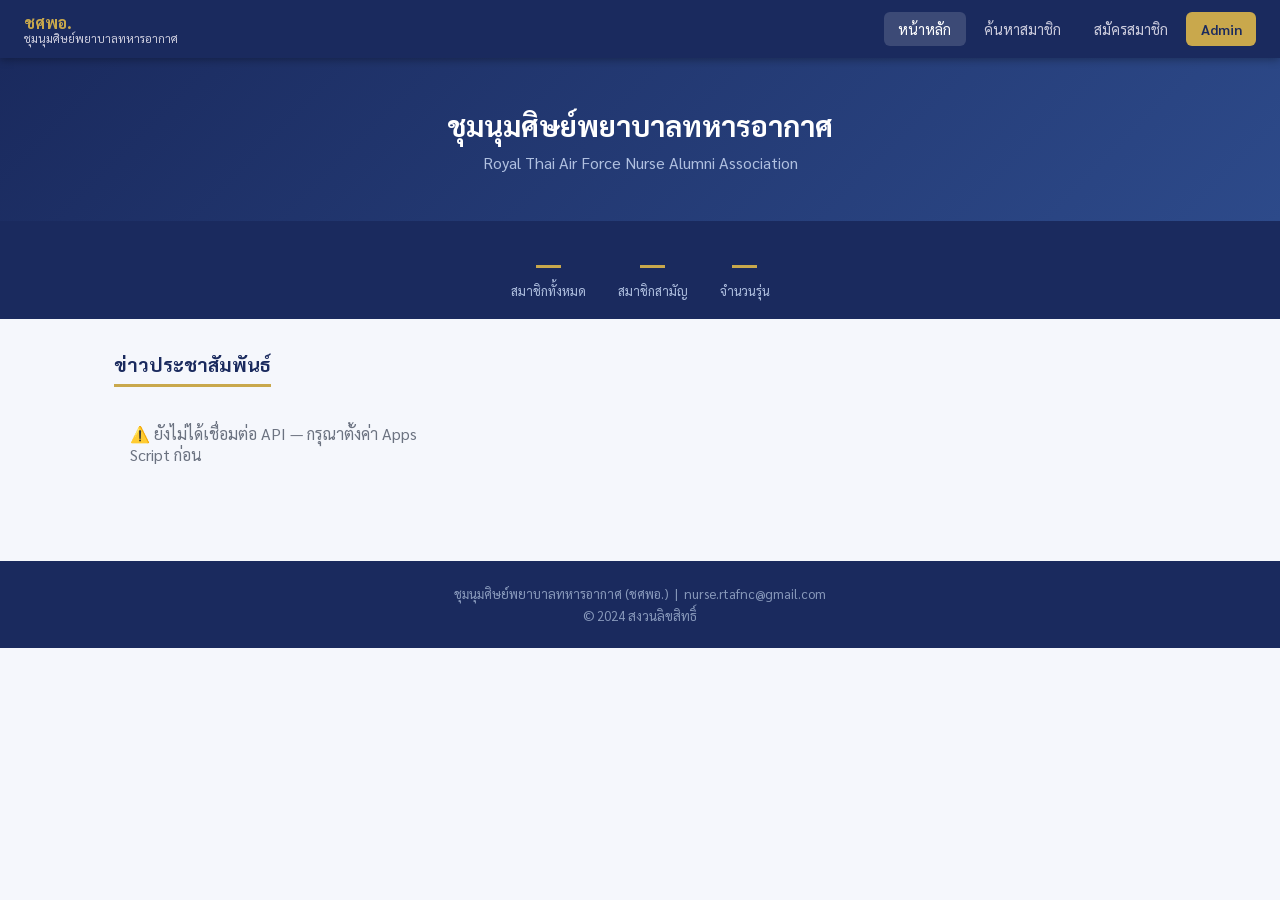
==== index.html @ c2118edb "feat: initial — ชุมนุมศิษย์พยาบาลทหารอากาศ web app" ====
<!DOCTYPE html>
<html lang="th">
<head>
  <meta charset="UTF-8" />
  <meta name="viewport" content="width=device-width, initial-scale=1.0" />
  <title>ชุมนุมศิษย์พยาบาลทหารอากาศ (ชศพอ.)</title>
  <link rel="preconnect" href="https://fonts.googleapis.com" />
  <link href="https://fonts.googleapis.com/css2?family=Sarabun:wght@400;600;700&display=swap" rel="stylesheet" />
  <link rel="stylesheet" href="css/style.css" />
</head>
<body>

<nav class="navbar">
  <a href="index.html" class="navbar-brand">
    <div class="brand-text">
      <div class="title">ชศพอ.</div>
      <div class="subtitle">ชุมนุมศิษย์พยาบาลทหารอากาศ</div>
    </div>
  </a>
  <div class="nav-links">
    <a href="index.html" class="active">หน้าหลัก</a>
    <a href="members.html">ค้นหาสมาชิก</a>
    <a href="register.html">สมัครสมาชิก</a>
    <a href="admin/index.html" class="admin-btn">Admin</a>
  </div>
</nav>

<div class="hero">
  <h1>ชุมนุมศิษย์พยาบาลทหารอากาศ</h1>
  <p>Royal Thai Air Force Nurse Alumni Association</p>
</div>

<div class="stats-bar" id="stats-bar">
  <div class="stat-item"><div class="stat-num" id="stat-total">—</div><div class="stat-label">สมาชิกทั้งหมด</div></div>
  <div class="stat-item"><div class="stat-num" id="stat-active">—</div><div class="stat-label">สมาชิกสามัญ</div></div>
  <div class="stat-item"><div class="stat-num" id="stat-gen">—</div><div class="stat-label">จำนวนรุ่น</div></div>
</div>

<div class="section">
  <div class="section-title">ข่าวประชาสัมพันธ์</div>
  <div class="news-grid" id="news-grid">
    <div class="loading"><div class="spinner"></div></div>
  </div>
</div>

<footer>
  <p>ชุมนุมศิษย์พยาบาลทหารอากาศ (ชศพอ.) &nbsp;|&nbsp; nurse.rtafnc@gmail.com</p>
  <p style="margin-top:0.3rem">© 2024 สงวนลิขสิทธิ์</p>
</footer>

<script src="js/config.js"></script>
<script src="js/ui.js"></script>
<script src="js/api.js"></script>
<script>
async function loadStats() {
  try {
    const data = await API.getStats();
    document.getElementById('stat-total').textContent = (data.total || 0).toLocaleString();
    document.getElementById('stat-active').textContent = (data.active || 0).toLocaleString();
    document.getElementById('stat-gen').textContent = (data.generations || 0).toLocaleString();
  } catch(e) { /* ถ้า API ยังไม่ setup ไม่ error */ }
}

async function loadNews() {
  try {
    const data = await API.getNews();
    const grid = document.getElementById('news-grid');
    if (!data.news || data.news.length === 0) {
      grid.innerHTML = '<p style="color:var(--text-muted);padding:1rem">ยังไม่มีข่าวประชาสัมพันธ์</p>';
      return;
    }
    grid.innerHTML = data.news.map(n => `
      <div class="news-card">
        <div class="news-card-header">${escHtml(formatDate(n.date))} &nbsp;|&nbsp; ${escHtml(n.category || 'ทั่วไป')}</div>
        <div class="news-card-body">
          <h3>${escHtml(n.title)}</h3>
          <p>${escHtml(n.summary)}</p>
        </div>
      </div>
    `).join('');
  } catch(e) {
    document.getElementById('news-grid').innerHTML =
      '<p style="color:var(--text-muted);padding:1rem">⚠️ ยังไม่ได้เชื่อมต่อ API — กรุณาตั้งค่า Apps Script ก่อน</p>';
  }
}

loadStats();
loadNews();
</script>
</body>
</html>
---- css/style.css ----
:root {
  --navy: #1a2a5e;
  --gold: #c9a84c;
  --light-blue: #e8edf7;
  --text-dark: #1e1e2e;
  --text-muted: #6b7280;
}

* { box-sizing: border-box; margin: 0; padding: 0; }

body {
  font-family: 'Sarabun', 'Prompt', sans-serif;
  background: #f5f7fc;
  color: var(--text-dark);
}

/* Navbar */
.navbar {
  background: var(--navy);
  padding: 0.75rem 1.5rem;
  display: flex;
  align-items: center;
  justify-content: space-between;
  box-shadow: 0 2px 8px rgba(0,0,0,0.3);
  position: sticky;
  top: 0;
  z-index: 100;
}
.navbar-brand {
  display: flex;
  align-items: center;
  gap: 0.75rem;
  color: white;
  text-decoration: none;
}
.navbar-brand img { height: 44px; }
.brand-text { line-height: 1.2; }
.brand-text .title { font-size: 1rem; font-weight: 700; color: var(--gold); }
.brand-text .subtitle { font-size: 0.72rem; color: #ccd; }

.nav-links { display: flex; gap: 0.25rem; align-items: center; }
.nav-links a {
  color: #ccd;
  text-decoration: none;
  padding: 0.5rem 0.9rem;
  border-radius: 6px;
  font-size: 0.9rem;
  transition: all 0.2s;
}
.nav-links a:hover, .nav-links a.active {
  background: rgba(255,255,255,0.15);
  color: white;
}
.nav-links a.admin-btn {
  background: var(--gold);
  color: var(--navy);
  font-weight: 600;
}

/* Hero */
.hero {
  background: linear-gradient(135deg, var(--navy) 0%, #2d4a8a 100%);
  color: white;
  padding: 3rem 1.5rem;
  text-align: center;
}
.hero h1 { font-size: 1.8rem; font-weight: 700; margin-bottom: 0.5rem; }
.hero p { color: #b0c0e0; font-size: 1rem; }

/* Section */
.section { padding: 2rem 1.5rem; max-width: 1100px; margin: 0 auto; }
.section-title {
  font-size: 1.2rem;
  font-weight: 700;
  color: var(--navy);
  margin-bottom: 1.25rem;
  padding-bottom: 0.5rem;
  border-bottom: 3px solid var(--gold);
  display: inline-block;
}

/* News Cards */
.news-grid { display: grid; grid-template-columns: repeat(auto-fill, minmax(300px, 1fr)); gap: 1.25rem; }
.news-card {
  background: white;
  border-radius: 10px;
  box-shadow: 0 2px 8px rgba(0,0,0,0.07);
  overflow: hidden;
  transition: transform 0.2s, box-shadow 0.2s;
}
.news-card:hover { transform: translateY(-3px); box-shadow: 0 6px 20px rgba(0,0,0,0.12); }
.news-card-header {
  background: var(--navy);
  color: var(--gold);
  font-size: 0.72rem;
  padding: 0.4rem 1rem;
  font-weight: 600;
}
.news-card-body { padding: 1rem; }
.news-card-body h3 { font-size: 1rem; color: var(--navy); margin-bottom: 0.4rem; }
.news-card-body p { font-size: 0.88rem; color: var(--text-muted); line-height: 1.5; }

/* Stats */
.stats-bar {
  background: var(--navy);
  color: white;
  display: flex;
  gap: 2rem;
  padding: 1.25rem 2rem;
  justify-content: center;
  flex-wrap: wrap;
}
.stat-item { text-align: center; }
.stat-num { font-size: 2rem; font-weight: 700; color: var(--gold); }
.stat-label { font-size: 0.8rem; color: #b0c0e0; }

/* Search */
.search-box {
  display: flex;
  gap: 0.75rem;
  margin-bottom: 1.5rem;
  flex-wrap: wrap;
}
.search-box input, .search-box select {
  padding: 0.6rem 1rem;
  border: 2px solid #dde3f0;
  border-radius: 8px;
  font-size: 0.95rem;
  font-family: inherit;
  outline: none;
  transition: border 0.2s;
}
.search-box input:focus, .search-box select:focus { border-color: var(--navy); }
.search-box input { flex: 1; min-width: 200px; }
.btn {
  padding: 0.6rem 1.4rem;
  border: none;
  border-radius: 8px;
  font-size: 0.95rem;
  font-family: inherit;
  cursor: pointer;
  font-weight: 600;
  transition: all 0.2s;
}
.btn-primary { background: var(--navy); color: white; }
.btn-primary:hover { background: #2d4a8a; }
.btn-gold { background: var(--gold); color: var(--navy); }
.btn-gold:hover { background: #b8962e; }
.btn-sm { padding: 0.35rem 0.8rem; font-size: 0.82rem; }
.btn-danger { background: #dc2626; color: white; }

/* Table */
.table-wrap { overflow-x: auto; background: white; border-radius: 10px; box-shadow: 0 2px 8px rgba(0,0,0,0.07); }
table { width: 100%; border-collapse: collapse; }
th {
  background: var(--navy);
  color: white;
  padding: 0.75rem 1rem;
  text-align: left;
  font-size: 0.88rem;
  white-space: nowrap;
}
td { padding: 0.65rem 1rem; border-bottom: 1px solid #eef0f8; font-size: 0.9rem; }
tr:last-child td { border-bottom: none; }
tr:hover td { background: #f8f9ff; }

/* Badge */
.badge {
  display: inline-block;
  padding: 0.2rem 0.6rem;
  border-radius: 20px;
  font-size: 0.75rem;
  font-weight: 600;
}
.badge-green { background: #dcfce7; color: #166534; }
.badge-red { background: #fee2e2; color: #991b1b; }
.badge-blue { background: #dbeafe; color: #1e40af; }

/* Form */
.form-card {
  background: white;
  border-radius: 12px;
  box-shadow: 0 2px 8px rgba(0,0,0,0.07);
  padding: 2rem;
  max-width: 700px;
  margin: 0 auto;
}
.form-section-title {
  font-size: 1rem;
  font-weight: 700;
  color: var(--navy);
  margin: 1.5rem 0 0.75rem;
  padding-bottom: 0.4rem;
  border-bottom: 2px solid var(--light-blue);
}
.form-row { display: grid; grid-template-columns: 1fr 1fr; gap: 1rem; }
.form-group { display: flex; flex-direction: column; gap: 0.35rem; margin-bottom: 0.75rem; }
.form-group label { font-size: 0.88rem; font-weight: 600; color: var(--text-dark); }
.form-group input, .form-group select, .form-group textarea {
  padding: 0.55rem 0.9rem;
  border: 2px solid #dde3f0;
  border-radius: 8px;
  font-size: 0.92rem;
  font-family: inherit;
  outline: none;
  transition: border 0.2s;
}
.form-group input:focus, .form-group select:focus { border-color: var(--navy); }
.form-group .hint { font-size: 0.78rem; color: var(--text-muted); }

/* Auth */
.auth-overlay {
  position: fixed;
  inset: 0;
  background: rgba(10,20,50,0.7);
  display: flex;
  align-items: center;
  justify-content: center;
  z-index: 999;
}
.auth-card {
  background: white;
  border-radius: 16px;
  padding: 2.5rem;
  text-align: center;
  max-width: 360px;
  width: 90%;
  box-shadow: 0 20px 60px rgba(0,0,0,0.3);
}
.auth-card .logo { font-size: 3rem; margin-bottom: 1rem; }
.auth-card h2 { color: var(--navy); font-size: 1.2rem; margin-bottom: 0.4rem; }
.auth-card p { color: var(--text-muted); font-size: 0.88rem; margin-bottom: 1.5rem; }
#google-signin-btn { margin: 0 auto; }

/* Pagination */
.pagination { display: flex; gap: 0.4rem; justify-content: center; margin-top: 1.25rem; flex-wrap: wrap; }
.page-btn {
  padding: 0.4rem 0.8rem;
  border: 2px solid #dde3f0;
  background: white;
  border-radius: 6px;
  cursor: pointer;
  font-size: 0.88rem;
  transition: all 0.2s;
}
.page-btn:hover, .page-btn.active { background: var(--navy); color: white; border-color: var(--navy); }

/* Loading */
.loading { text-align: center; padding: 3rem; color: var(--text-muted); }
.spinner { display: inline-block; width: 32px; height: 32px; border: 3px solid #dde3f0; border-top-color: var(--navy); border-radius: 50%; animation: spin 0.8s linear infinite; }
@keyframes spin { to { transform: rotate(360deg); } }

/* Toast */
.toast-container { position: fixed; bottom: 1.5rem; right: 1.5rem; z-index: 9999; display: flex; flex-direction: column; gap: 0.5rem; }
.toast {
  background: white;
  border-radius: 8px;
  padding: 0.8rem 1.2rem;
  box-shadow: 0 4px 16px rgba(0,0,0,0.15);
  font-size: 0.9rem;
  border-left: 4px solid var(--navy);
  animation: slideIn 0.3s ease;
  min-width: 240px;
}
.toast.success { border-color: #16a34a; }
.toast.error { border-color: #dc2626; }
@keyframes slideIn { from { transform: translateX(100%); opacity: 0; } to { transform: translateX(0); opacity: 1; } }

/* Footer */
footer { background: var(--navy); color: #8899bb; text-align: center; padding: 1.5rem; font-size: 0.82rem; margin-top: 3rem; }

/* Responsive */
@media (max-width: 640px) {
  .nav-links a { padding: 0.4rem 0.6rem; font-size: 0.8rem; }
  .hero h1 { font-size: 1.3rem; }
  .form-row { grid-template-columns: 1fr; }
  .stats-bar { gap: 1rem; padding: 1rem; }
}
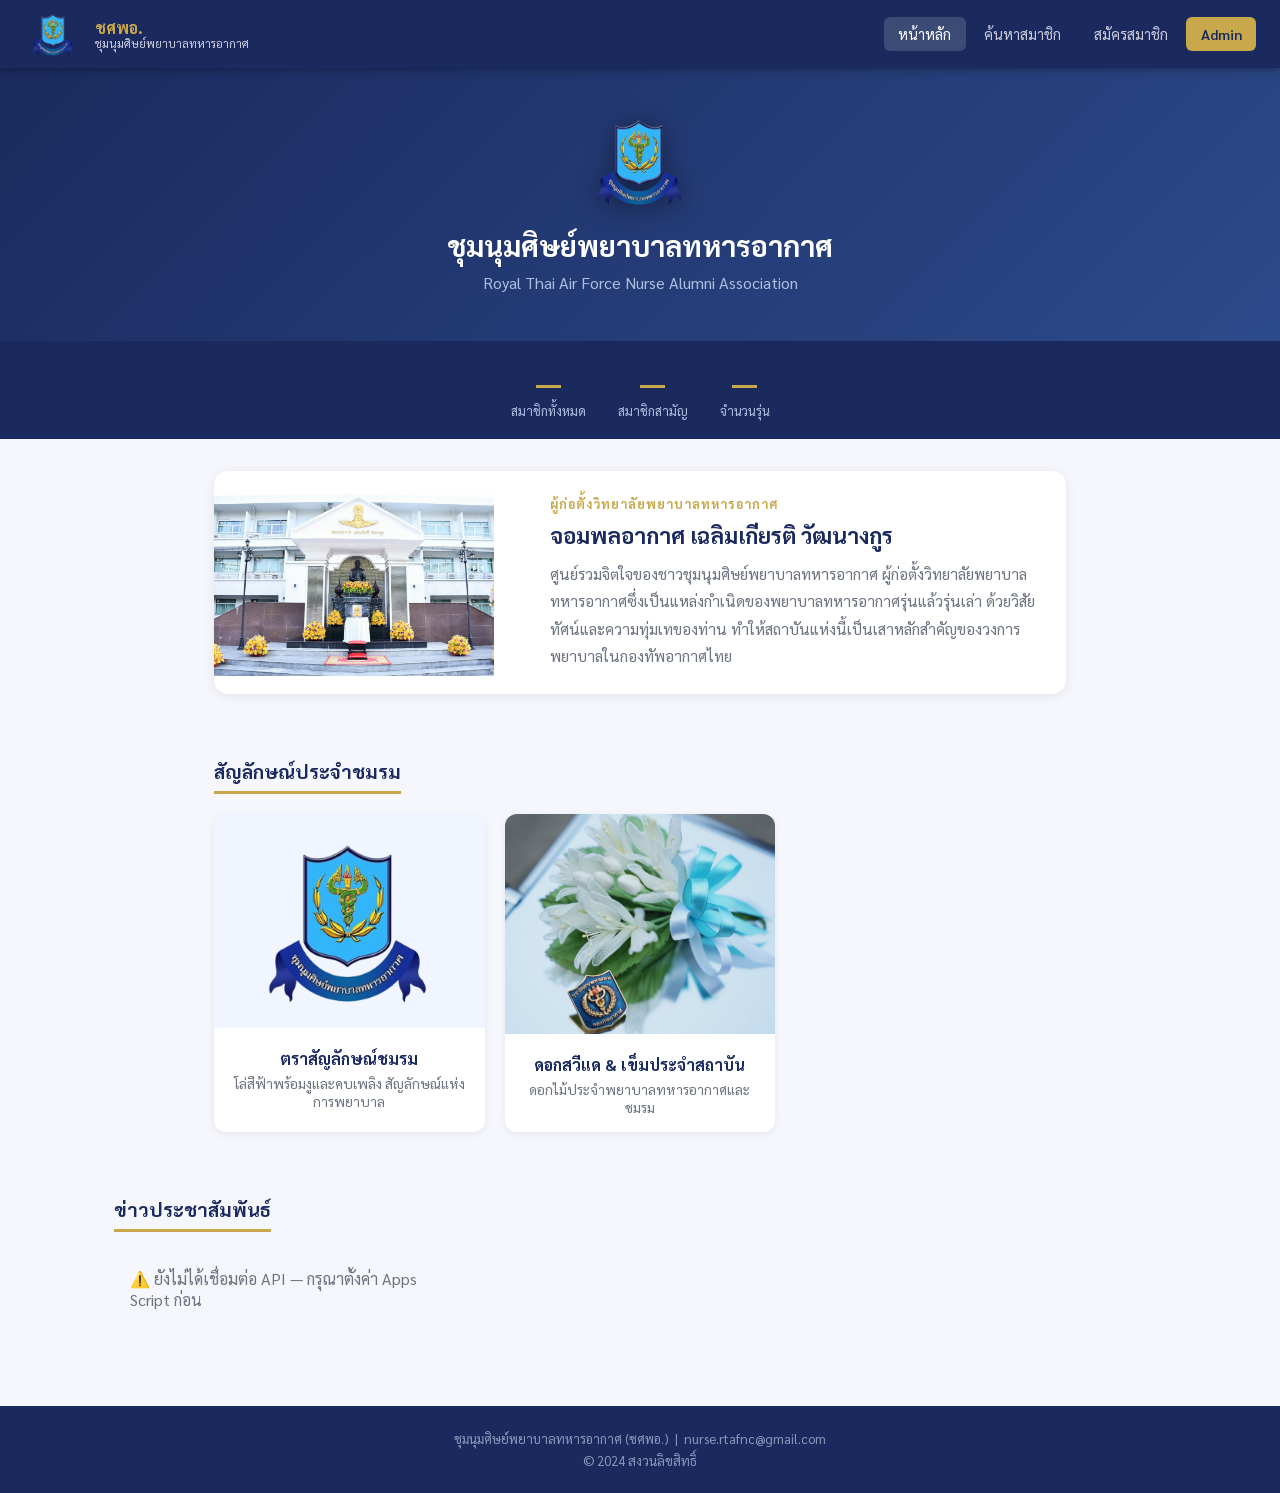
==== commit d2754915: "feat: เพิ่ม logo, รูปผู้ก่อตั้ง, ดอกสวีแด ทุกหน้า" ====
--- a/index.html
+++ b/index.html
@@ -4,6 +4,7 @@
   <meta charset="UTF-8" />
   <meta name="viewport" content="width=device-width, initial-scale=1.0" />
   <title>ชุมนุมศิษย์พยาบาลทหารอากาศ (ชศพอ.)</title>
+  <link rel="icon" href="images/logo.png" type="image/png" />
   <link rel="preconnect" href="https://fonts.googleapis.com" />
   <link href="https://fonts.googleapis.com/css2?family=Sarabun:wght@400;600;700&display=swap" rel="stylesheet" />
   <link rel="stylesheet" href="css/style.css" />
@@ -12,6 +13,7 @@
 
 <nav class="navbar">
   <a href="index.html" class="navbar-brand">
+    <img src="images/logo.png" alt="ชศพอ. Logo" />
     <div class="brand-text">
       <div class="title">ชศพอ.</div>
       <div class="subtitle">ชุมนุมศิษย์พยาบาลทหารอากาศ</div>
@@ -26,6 +28,7 @@
 </nav>
 
 <div class="hero">
+  <img src="images/logo.png" alt="Logo ชศพอ." style="height:90px;margin-bottom:1rem;filter:drop-shadow(0 4px 12px rgba(0,0,0,0.4))" />
   <h1>ชุมนุมศิษย์พยาบาลทหารอากาศ</h1>
   <p>Royal Thai Air Force Nurse Alumni Association</p>
 </div>
@@ -34,6 +37,43 @@
   <div class="stat-item"><div class="stat-num" id="stat-total">—</div><div class="stat-label">สมาชิกทั้งหมด</div></div>
   <div class="stat-item"><div class="stat-num" id="stat-active">—</div><div class="stat-label">สมาชิกสามัญ</div></div>
   <div class="stat-item"><div class="stat-num" id="stat-gen">—</div><div class="stat-label">จำนวนรุ่น</div></div>
+</div>
+
+<!-- Section: ผู้ก่อตั้ง -->
+<div class="section" style="max-width:900px">
+  <div style="display:flex;gap:2rem;align-items:center;background:white;border-radius:14px;box-shadow:0 2px 12px rgba(0,0,0,0.08);overflow:hidden;flex-wrap:wrap">
+    <img src="images/founder.jpg" alt="คุณพ่อเฉลิมเกียรติ วัฒนางกูล"
+      style="width:280px;object-fit:cover;flex-shrink:0;max-height:320px" />
+    <div style="padding:1.5rem;flex:1;min-width:240px">
+      <div style="color:var(--gold);font-size:0.8rem;font-weight:700;letter-spacing:1px;margin-bottom:0.5rem">ผู้ก่อตั้งวิทยาลัยพยาบาลทหารอากาศ</div>
+      <h2 style="color:var(--navy);font-size:1.4rem;margin-bottom:0.75rem">จอมพลอากาศ เฉลิมเกียรติ วัฒนางกูร</h2>
+      <p style="color:var(--text-muted);line-height:1.8;font-size:0.95rem">
+        ศูนย์รวมจิตใจของชาวชุมนุมศิษย์พยาบาลทหารอากาศ ผู้ก่อตั้งวิทยาลัยพยาบาลทหารอากาศซึ่งเป็นแหล่งกำเนิดของพยาบาลทหารอากาศรุ่นแล้วรุ่นเล่า
+        ด้วยวิสัยทัศน์และความทุ่มเทของท่าน ทำให้สถาบันแห่งนี้เป็นเสาหลักสำคัญของวงการพยาบาลในกองทัพอากาศไทย
+      </p>
+    </div>
+  </div>
+</div>
+
+<!-- Section: สัญลักษณ์ชมรม -->
+<div class="section" style="max-width:900px">
+  <div class="section-title">สัญลักษณ์ประจำชมรม</div>
+  <div style="display:grid;grid-template-columns:repeat(auto-fill,minmax(260px,1fr));gap:1.25rem">
+    <div style="background:white;border-radius:12px;box-shadow:0 2px 8px rgba(0,0,0,0.07);overflow:hidden;text-align:center">
+      <img src="images/logo.png" alt="ตราสัญลักษณ์" style="width:100%;max-height:220px;object-fit:contain;padding:1.5rem;background:#f0f5ff" />
+      <div style="padding:1rem">
+        <h3 style="color:var(--navy);font-size:1rem;margin-bottom:0.3rem">ตราสัญลักษณ์ชมรม</h3>
+        <p style="color:var(--text-muted);font-size:0.85rem">โล่สีฟ้าพร้อมงูและคบเพลิง สัญลักษณ์แห่งการพยาบาล</p>
+      </div>
+    </div>
+    <div style="background:white;border-radius:12px;box-shadow:0 2px 8px rgba(0,0,0,0.07);overflow:hidden;text-align:center">
+      <img src="images/flower.jpg" alt="ดอกสวีแด" style="width:100%;max-height:220px;object-fit:cover" />
+      <div style="padding:1rem">
+        <h3 style="color:var(--navy);font-size:1rem;margin-bottom:0.3rem">ดอกสวีแด & เข็มประจำสถาบัน</h3>
+        <p style="color:var(--text-muted);font-size:0.85rem">ดอกไม้ประจำพยาบาลทหารอากาศและชมรม</p>
+      </div>
+    </div>
+  </div>
 </div>
 
 <div class="section">
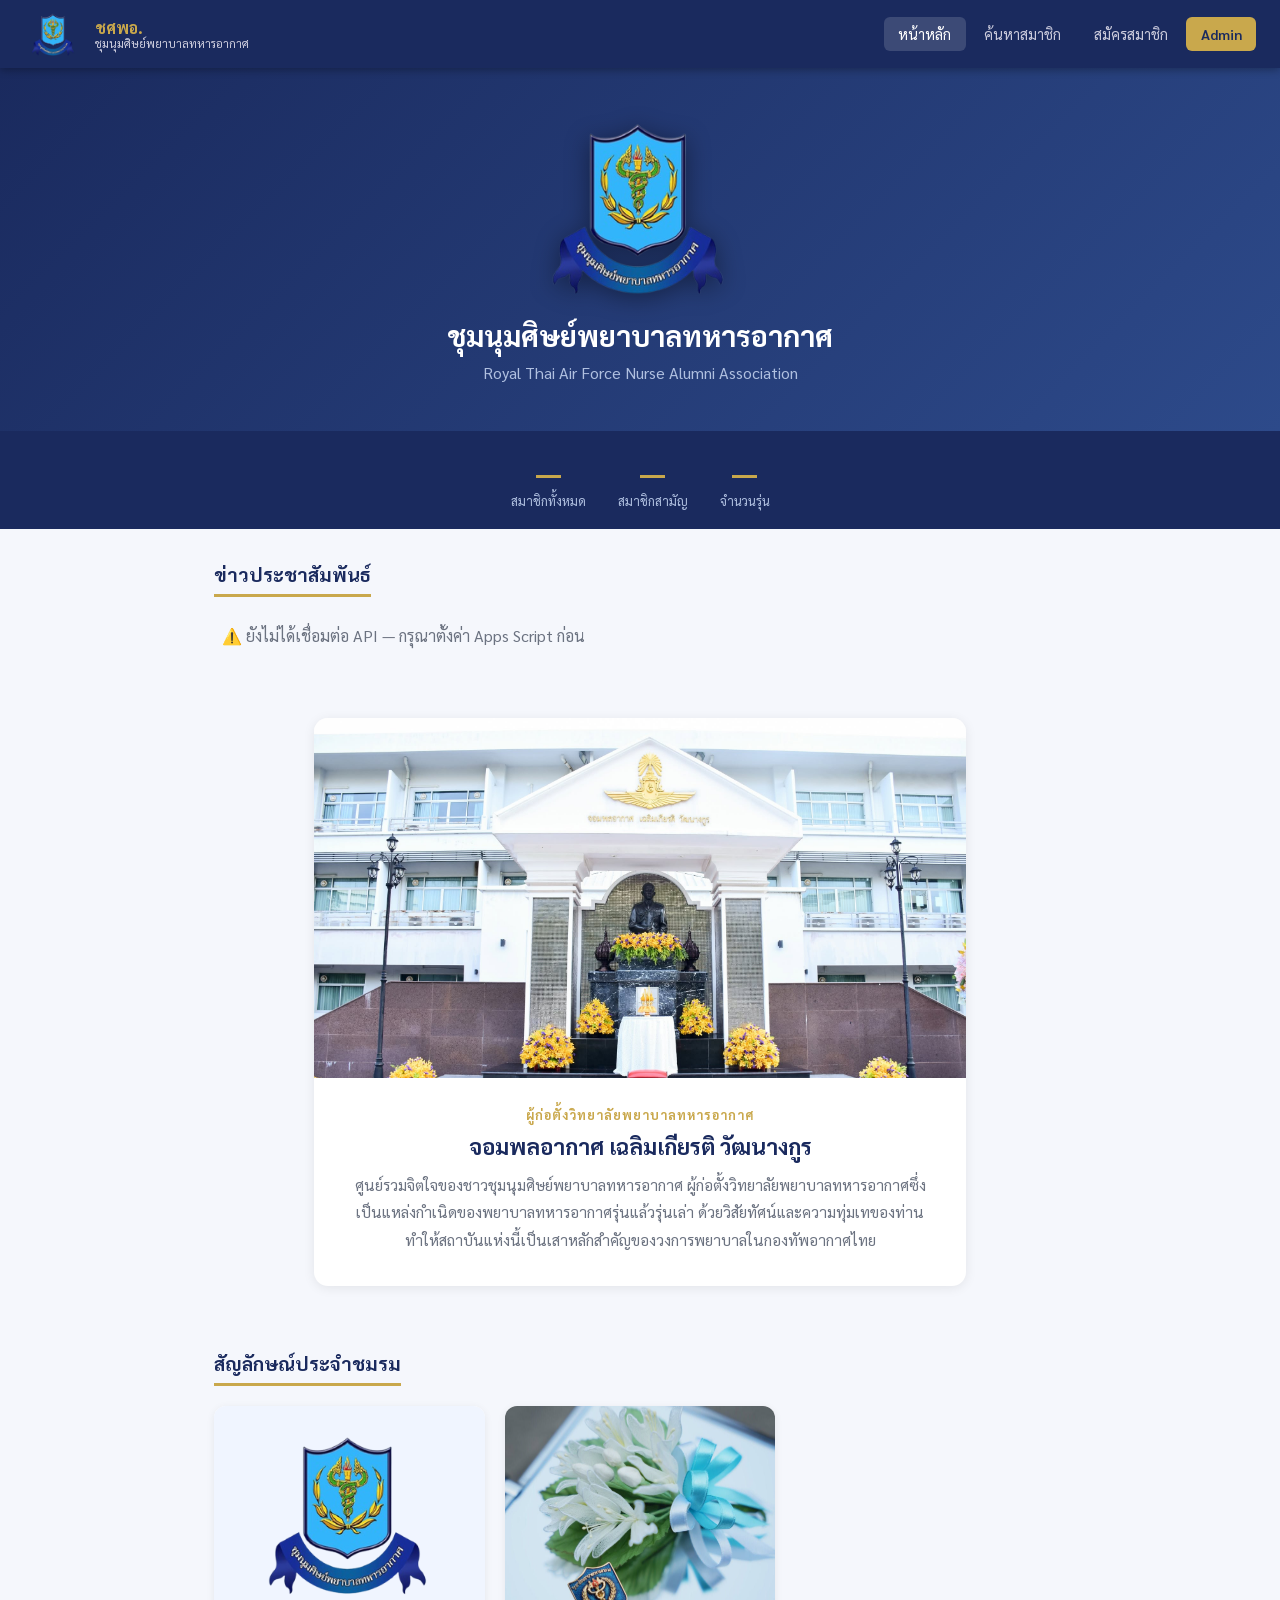
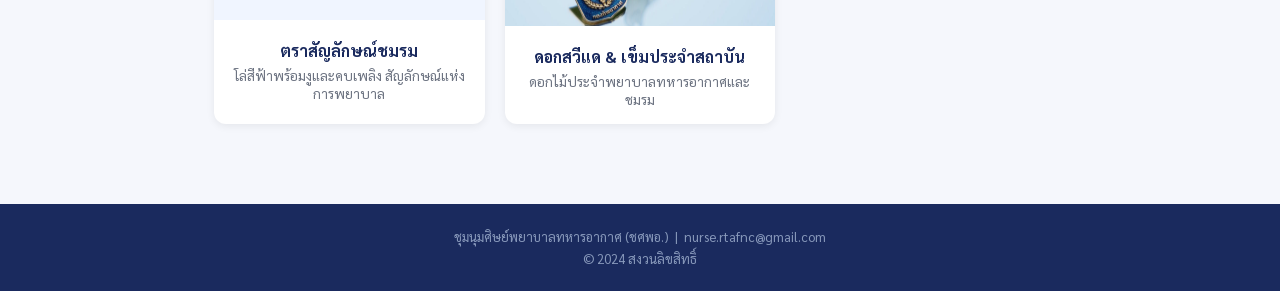
==== commit 7dacc412: "feat: ข่าวขึ้นก่อน + ภาพจอมพลกึ่งกลาง + logo ใหญ่ 2x + news scroll ข่าว 6+" ====
--- a/index.html
+++ b/index.html
@@ -28,7 +28,7 @@
 </nav>
 
 <div class="hero">
-  <img src="images/logo.png" alt="Logo ชศพอ." style="height:90px;margin-bottom:1rem;filter:drop-shadow(0 4px 12px rgba(0,0,0,0.4))" />
+  <img src="images/logo.png" alt="Logo ชศพอ." style="height:180px;margin-bottom:1rem;filter:drop-shadow(0 4px 12px rgba(0,0,0,0.4))" />
   <h1>ชุมนุมศิษย์พยาบาลทหารอากาศ</h1>
   <p>Royal Thai Air Force Nurse Alumni Association</p>
 </div>
@@ -39,12 +39,24 @@
   <div class="stat-item"><div class="stat-num" id="stat-gen">—</div><div class="stat-label">จำนวนรุ่น</div></div>
 </div>
 
+<!-- Section: ข่าวประชาสัมพันธ์ -->
+<div class="section" style="max-width:900px">
+  <div class="section-title">ข่าวประชาสัมพันธ์</div>
+  <div id="news-top" style="display:flex;flex-direction:column;gap:0.75rem"></div>
+  <!-- ข่าวที่ 6+ ใน scroll box -->
+  <div id="news-more-wrap" style="display:none;margin-top:0.75rem;max-height:340px;overflow-y:auto;border:1px solid #e2e8f0;border-radius:10px;padding:0.5rem 0">
+    <div id="news-more" style="display:flex;flex-direction:column;gap:0"></div>
+  </div>
+  <div id="news-loading" class="loading"><div class="spinner"></div></div>
+  <p id="news-empty" style="display:none;color:var(--text-muted);padding:1rem">ยังไม่มีข่าวประชาสัมพันธ์</p>
+</div>
+
 <!-- Section: ผู้ก่อตั้ง -->
-<div class="section" style="max-width:900px">
-  <div style="display:flex;gap:2rem;align-items:center;background:white;border-radius:14px;box-shadow:0 2px 12px rgba(0,0,0,0.08);overflow:hidden;flex-wrap:wrap">
-    <img src="images/founder.jpg" alt="คุณพ่อเฉลิมเกียรติ วัฒนางกูล"
-      style="width:280px;object-fit:cover;flex-shrink:0;max-height:320px" />
-    <div style="padding:1.5rem;flex:1;min-width:240px">
+<div class="section" style="max-width:700px">
+  <div style="background:white;border-radius:14px;box-shadow:0 2px 12px rgba(0,0,0,0.08);overflow:hidden;text-align:center">
+    <img src="images/founder.jpg" alt="จอมพลอากาศ เฉลิมเกียรติ วัฒนางกูร"
+      style="width:100%;max-height:360px;object-fit:cover;object-position:top" />
+    <div style="padding:1.5rem 2rem 2rem">
       <div style="color:var(--gold);font-size:0.8rem;font-weight:700;letter-spacing:1px;margin-bottom:0.5rem">ผู้ก่อตั้งวิทยาลัยพยาบาลทหารอากาศ</div>
       <h2 style="color:var(--navy);font-size:1.4rem;margin-bottom:0.75rem">จอมพลอากาศ เฉลิมเกียรติ วัฒนางกูร</h2>
       <p style="color:var(--text-muted);line-height:1.8;font-size:0.95rem">
@@ -76,13 +88,6 @@
   </div>
 </div>
 
-<div class="section">
-  <div class="section-title">ข่าวประชาสัมพันธ์</div>
-  <div class="news-grid" id="news-grid">
-    <div class="loading"><div class="spinner"></div></div>
-  </div>
-</div>
-
 <footer>
   <p>ชุมนุมศิษย์พยาบาลทหารอากาศ (ชศพอ.) &nbsp;|&nbsp; nurse.rtafnc@gmail.com</p>
   <p style="margin-top:0.3rem">© 2024 สงวนลิขสิทธิ์</p>
@@ -101,26 +106,38 @@
   } catch(e) { /* ถ้า API ยังไม่ setup ไม่ error */ }
 }
 
+function newsCardHtml(n) {
+  return `<div class="news-card">
+    <div class="news-card-header">${escHtml(formatDate(n.date))} &nbsp;|&nbsp; ${escHtml(n.category || 'ทั่วไป')}</div>
+    <div class="news-card-body"><h3>${escHtml(n.title)}</h3><p>${escHtml(n.summary)}</p></div>
+  </div>`;
+}
+
 async function loadNews() {
+  const loading = document.getElementById('news-loading');
+  const empty   = document.getElementById('news-empty');
+  const topEl   = document.getElementById('news-top');
+  const moreWrap= document.getElementById('news-more-wrap');
+  const moreEl  = document.getElementById('news-more');
   try {
     const data = await API.getNews();
-    const grid = document.getElementById('news-grid');
-    if (!data.news || data.news.length === 0) {
-      grid.innerHTML = '<p style="color:var(--text-muted);padding:1rem">ยังไม่มีข่าวประชาสัมพันธ์</p>';
-      return;
+    loading.style.display = 'none';
+    if (!data.news || data.news.length === 0) { empty.style.display = ''; return; }
+    const top5 = data.news.slice(0, 5);
+    const rest  = data.news.slice(5);
+    topEl.innerHTML = top5.map(newsCardHtml).join('');
+    if (rest.length > 0) {
+      moreEl.innerHTML = rest.map(n => `
+        <div style="padding:0.75rem 1rem;border-bottom:1px solid #f0f4f8">
+          <div style="font-size:0.75rem;color:var(--gold);font-weight:600;margin-bottom:0.2rem">${escHtml(formatDate(n.date))} | ${escHtml(n.category||'ทั่วไป')}</div>
+          <div style="font-weight:600;color:var(--navy);font-size:0.9rem">${escHtml(n.title)}</div>
+          <div style="color:var(--text-muted);font-size:0.82rem;margin-top:0.2rem">${escHtml(n.summary)}</div>
+        </div>`).join('');
+      moreWrap.style.display = '';
     }
-    grid.innerHTML = data.news.map(n => `
-      <div class="news-card">
-        <div class="news-card-header">${escHtml(formatDate(n.date))} &nbsp;|&nbsp; ${escHtml(n.category || 'ทั่วไป')}</div>
-        <div class="news-card-body">
-          <h3>${escHtml(n.title)}</h3>
-          <p>${escHtml(n.summary)}</p>
-        </div>
-      </div>
-    `).join('');
   } catch(e) {
-    document.getElementById('news-grid').innerHTML =
-      '<p style="color:var(--text-muted);padding:1rem">⚠️ ยังไม่ได้เชื่อมต่อ API — กรุณาตั้งค่า Apps Script ก่อน</p>';
+    loading.style.display = 'none';
+    topEl.innerHTML = '<p style="color:var(--text-muted);padding:0.5rem">⚠️ ยังไม่ได้เชื่อมต่อ API — กรุณาตั้งค่า Apps Script ก่อน</p>';
   }
 }
 
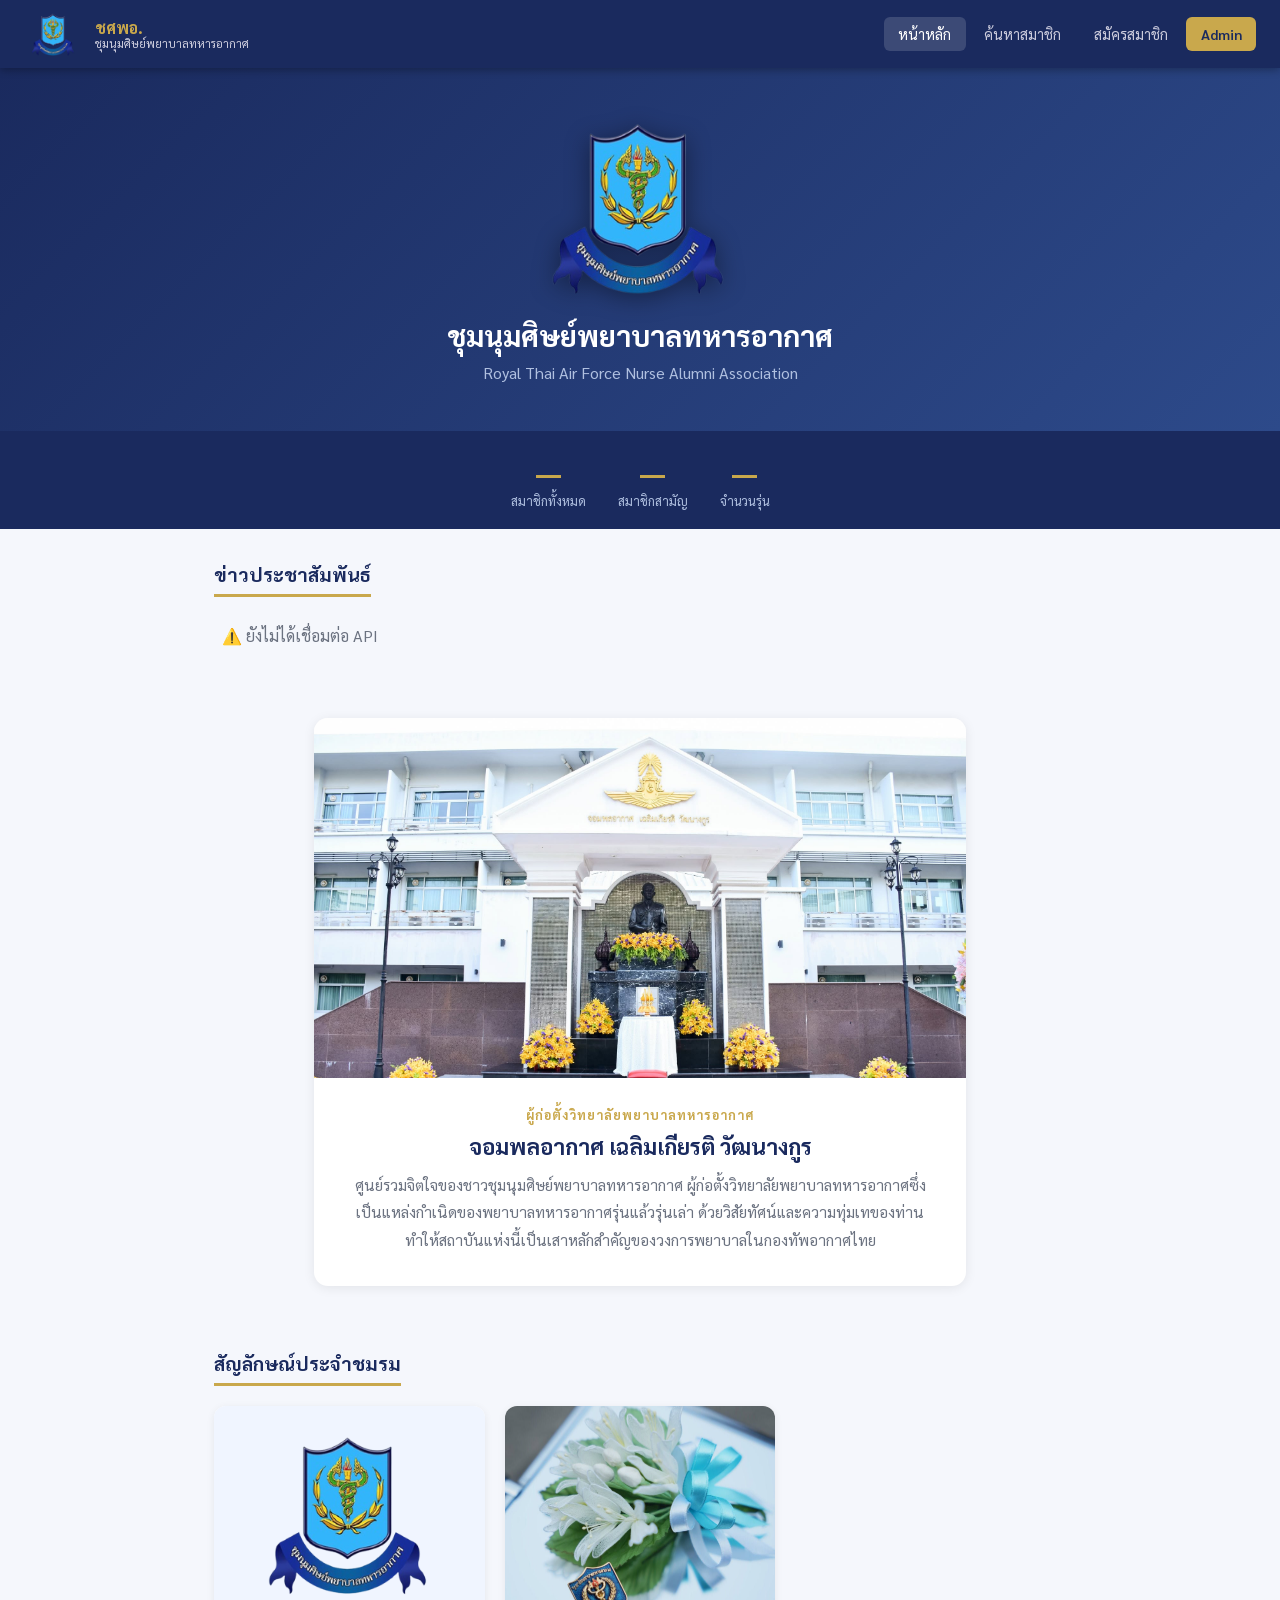
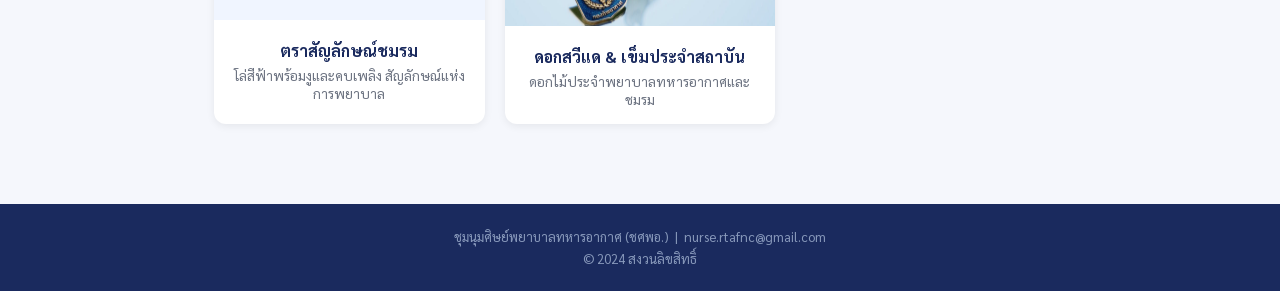
==== commit 378372d7: "feat: admin pin/edit/delete/reorder news + 7 seed news + edit modal" ====
--- a/index.html
+++ b/index.html
@@ -93,52 +93,196 @@
   <p style="margin-top:0.3rem">© 2024 สงวนลิขสิทธิ์</p>
 </footer>
 
+<style>
+.news-admin-bar{display:flex;gap:6px;margin-top:8px;flex-wrap:wrap}
+.news-admin-bar button{font-size:0.78rem;padding:3px 10px;border:none;border-radius:6px;cursor:pointer;font-family:inherit;font-weight:600;transition:opacity .15s}
+.btn-pin{background:#fef3c7;color:#92400e}.btn-pin.active{background:#f59e0b;color:#fff}
+.btn-up,.btn-down{background:#e0e7ff;color:#3730a3}
+.btn-edit{background:#d1fae5;color:#065f46}
+.btn-del{background:#fee2e2;color:#991b1b}
+.news-admin-bar button:hover{opacity:.8}
+.news-pinned-badge{display:inline-block;background:#f59e0b;color:#fff;font-size:0.7rem;font-weight:700;padding:1px 7px;border-radius:20px;margin-left:6px;vertical-align:middle}
+/* modal */
+#news-modal-bg{display:none;position:fixed;inset:0;background:rgba(0,0,0,.45);z-index:999;align-items:center;justify-content:center}
+#news-modal-bg.show{display:flex}
+#news-modal{background:#fff;border-radius:14px;padding:1.5rem;width:min(95vw,520px);max-height:90vh;overflow-y:auto;box-shadow:0 8px 32px rgba(0,0,0,.2)}
+#news-modal h3{color:var(--navy);margin-bottom:1rem}
+#news-modal label{display:block;font-size:0.85rem;color:#475569;margin-bottom:.25rem;margin-top:.75rem;font-weight:600}
+#news-modal input,#news-modal select,#news-modal textarea{width:100%;padding:8px 10px;border:1px solid #cbd5e1;border-radius:8px;font-family:inherit;font-size:0.9rem;box-sizing:border-box}
+#news-modal textarea{min-height:80px;resize:vertical}
+.modal-actions{display:flex;gap:8px;margin-top:1.25rem;justify-content:flex-end}
+.modal-actions button{padding:8px 20px;border:none;border-radius:8px;cursor:pointer;font-weight:600;font-family:inherit}
+.btn-save{background:var(--navy);color:#fff}.btn-cancel-modal{background:#e2e8f0;color:#334155}
+</style>
+
+<!-- Edit Modal -->
+<div id="news-modal-bg">
+  <div id="news-modal">
+    <h3 id="modal-title">แก้ไขข่าว</h3>
+    <input type="hidden" id="modal-id" />
+    <label>วันที่</label><input type="date" id="modal-date" />
+    <label>หมวดหมู่</label>
+    <select id="modal-cat">
+      <option>ประชาสัมพันธ์</option><option>กิจกรรม</option>
+      <option>สวัสดิการ</option><option>วิชาการ</option><option>ทั่วไป</option>
+    </select>
+    <label>หัวข้อข่าว</label><input type="text" id="modal-title-inp" />
+    <label>สรุปข่าว</label><textarea id="modal-summary"></textarea>
+    <label>เนื้อหาเต็ม (ไม่บังคับ)</label><textarea id="modal-content"></textarea>
+    <div class="modal-actions">
+      <button class="btn-cancel-modal" onclick="closeModal()">ยกเลิก</button>
+      <button class="btn-save" onclick="saveNews()">บันทึก</button>
+    </div>
+  </div>
+</div>
+
 <script src="js/config.js"></script>
 <script src="js/ui.js"></script>
 <script src="js/api.js"></script>
 <script>
+// --- ตรวจสอบ Admin ---
+function getAdminEmail() {
+  try {
+    const u = JSON.parse(sessionStorage.getItem('adminUser') || 'null');
+    if (u && CONFIG.ADMIN_EMAILS.includes(u.email)) return u.email;
+  } catch(e){}
+  return null;
+}
+
+// --- Stats ---
 async function loadStats() {
   try {
     const data = await API.getStats();
     document.getElementById('stat-total').textContent = (data.total || 0).toLocaleString();
     document.getElementById('stat-active').textContent = (data.active || 0).toLocaleString();
     document.getElementById('stat-gen').textContent = (data.generations || 0).toLocaleString();
-  } catch(e) { /* ถ้า API ยังไม่ setup ไม่ error */ }
-}
-
-function newsCardHtml(n) {
-  return `<div class="news-card">
-    <div class="news-card-header">${escHtml(formatDate(n.date))} &nbsp;|&nbsp; ${escHtml(n.category || 'ทั่วไป')}</div>
+  } catch(e) {}
+}
+
+// --- News ---
+let _newsCache = [];
+
+function newsCardHtml(n, isAdmin, idx, total) {
+  const pin = n.pinned
+    ? `<button class="btn-pin active" onclick="togglePin('${n.id}',false)" title="เลิกปักหมุด">📌 ปักหมุด</button>`
+    : `<button class="btn-pin" onclick="togglePin('${n.id}',true)" title="ปักหมุด">📌</button>`;
+  const upBtn  = idx > 0       ? `<button class="btn-up"   onclick="moveNews('${n.id}','up')">↑</button>` : '';
+  const downBtn= idx < total-1 ? `<button class="btn-down" onclick="moveNews('${n.id}','down')">↓</button>` : '';
+  const adminBar = isAdmin ? `<div class="news-admin-bar">
+    ${pin}${upBtn}${downBtn}
+    <button class="btn-edit" onclick="openEdit('${n.id}')">✏️ แก้ไข</button>
+    <button class="btn-del"  onclick="delNews('${n.id}')">🗑️ ลบ</button>
+  </div>` : '';
+  return `<div class="news-card" id="nc-${n.id}">
+    <div class="news-card-header">
+      ${escHtml(formatDate(n.date))} &nbsp;|&nbsp; ${escHtml(n.category || 'ทั่วไป')}
+      ${n.pinned ? '<span class="news-pinned-badge">📌 ปักหมุด</span>' : ''}
+    </div>
     <div class="news-card-body"><h3>${escHtml(n.title)}</h3><p>${escHtml(n.summary)}</p></div>
+    ${adminBar}
   </div>`;
 }
 
-async function loadNews() {
+function renderNews(news) {
+  const isAdmin = !!getAdminEmail();
   const loading = document.getElementById('news-loading');
   const empty   = document.getElementById('news-empty');
   const topEl   = document.getElementById('news-top');
   const moreWrap= document.getElementById('news-more-wrap');
   const moreEl  = document.getElementById('news-more');
+
+  loading.style.display = 'none';
+  empty.style.display = '';
+  topEl.innerHTML = '';
+  moreWrap.style.display = 'none';
+  moreEl.innerHTML = '';
+
+  if (!news || news.length === 0) { empty.style.display = ''; return; }
+  empty.style.display = 'none';
+
+  const top5 = news.slice(0, 5);
+  const rest  = news.slice(5);
+  topEl.innerHTML = top5.map((n, i) => newsCardHtml(n, isAdmin, i, news.length)).join('');
+  if (rest.length > 0) {
+    moreEl.innerHTML = rest.map((n, i) => {
+      const idx = i + 5;
+      if (isAdmin) return newsCardHtml(n, true, idx, news.length);
+      return `<div style="padding:0.75rem 1rem;border-bottom:1px solid #f0f4f8">
+        <div style="font-size:0.75rem;color:var(--gold);font-weight:600;margin-bottom:.2rem">${escHtml(formatDate(n.date))} | ${escHtml(n.category||'ทั่วไป')}${n.pinned?'<span class="news-pinned-badge">📌</span>':''}</div>
+        <div style="font-weight:600;color:var(--navy);font-size:.9rem">${escHtml(n.title)}</div>
+        <div style="color:var(--text-muted);font-size:.82rem;margin-top:.2rem">${escHtml(n.summary)}</div>
+      </div>`;
+    }).join('');
+    moreWrap.style.display = '';
+  }
+}
+
+async function loadNews() {
   try {
     const data = await API.getNews();
-    loading.style.display = 'none';
-    if (!data.news || data.news.length === 0) { empty.style.display = ''; return; }
-    const top5 = data.news.slice(0, 5);
-    const rest  = data.news.slice(5);
-    topEl.innerHTML = top5.map(newsCardHtml).join('');
-    if (rest.length > 0) {
-      moreEl.innerHTML = rest.map(n => `
-        <div style="padding:0.75rem 1rem;border-bottom:1px solid #f0f4f8">
-          <div style="font-size:0.75rem;color:var(--gold);font-weight:600;margin-bottom:0.2rem">${escHtml(formatDate(n.date))} | ${escHtml(n.category||'ทั่วไป')}</div>
-          <div style="font-weight:600;color:var(--navy);font-size:0.9rem">${escHtml(n.title)}</div>
-          <div style="color:var(--text-muted);font-size:0.82rem;margin-top:0.2rem">${escHtml(n.summary)}</div>
-        </div>`).join('');
-      moreWrap.style.display = '';
-    }
+    _newsCache = data.news || [];
+    renderNews(_newsCache);
   } catch(e) {
-    loading.style.display = 'none';
-    topEl.innerHTML = '<p style="color:var(--text-muted);padding:0.5rem">⚠️ ยังไม่ได้เชื่อมต่อ API — กรุณาตั้งค่า Apps Script ก่อน</p>';
+    document.getElementById('news-loading').style.display = 'none';
+    document.getElementById('news-top').innerHTML =
+      '<p style="color:var(--text-muted);padding:.5rem">⚠️ ยังไม่ได้เชื่อมต่อ API</p>';
   }
+}
+
+// --- Admin Actions ---
+async function togglePin(id, pinned) {
+  const email = getAdminEmail(); if (!email) return;
+  await apiPost({ action: 'pinNews', id, pinned, email });
+  await loadNews();
+}
+
+async function moveNews(id, direction) {
+  const email = getAdminEmail(); if (!email) return;
+  await apiPost({ action: 'reorderNews', id, direction, email });
+  await loadNews();
+}
+
+async function delNews(id) {
+  if (!confirm('ลบข่าวนี้?')) return;
+  const email = getAdminEmail(); if (!email) return;
+  await apiPost({ action: 'deleteNews', id, email });
+  await loadNews();
+}
+
+// --- Edit Modal ---
+function openEdit(id) {
+  const n = _newsCache.find(x => x.id === id);
+  if (!n) return;
+  document.getElementById('modal-id').value = n.id;
+  document.getElementById('modal-date').value = n.date || '';
+  document.getElementById('modal-cat').value = n.category || 'ทั่วไป';
+  document.getElementById('modal-title-inp').value = n.title || '';
+  document.getElementById('modal-summary').value = n.summary || '';
+  document.getElementById('modal-content').value = n.content || '';
+  document.getElementById('modal-title').textContent = 'แก้ไขข่าว';
+  document.getElementById('news-modal-bg').classList.add('show');
+}
+
+function closeModal() {
+  document.getElementById('news-modal-bg').classList.remove('show');
+}
+
+document.getElementById('news-modal-bg').addEventListener('click', function(e) {
+  if (e.target === this) closeModal();
+});
+
+async function saveNews() {
+  const email = getAdminEmail(); if (!email) return;
+  const id      = document.getElementById('modal-id').value;
+  const date    = document.getElementById('modal-date').value;
+  const category= document.getElementById('modal-cat').value;
+  const title   = document.getElementById('modal-title-inp').value.trim();
+  const summary = document.getElementById('modal-summary').value.trim();
+  const content = document.getElementById('modal-content').value.trim();
+  if (!title) { alert('กรุณาใส่หัวข้อข่าว'); return; }
+  await apiPost({ action: 'updateNews', id, date, category, title, summary, content, email });
+  closeModal();
+  await loadNews();
 }
 
 loadStats();
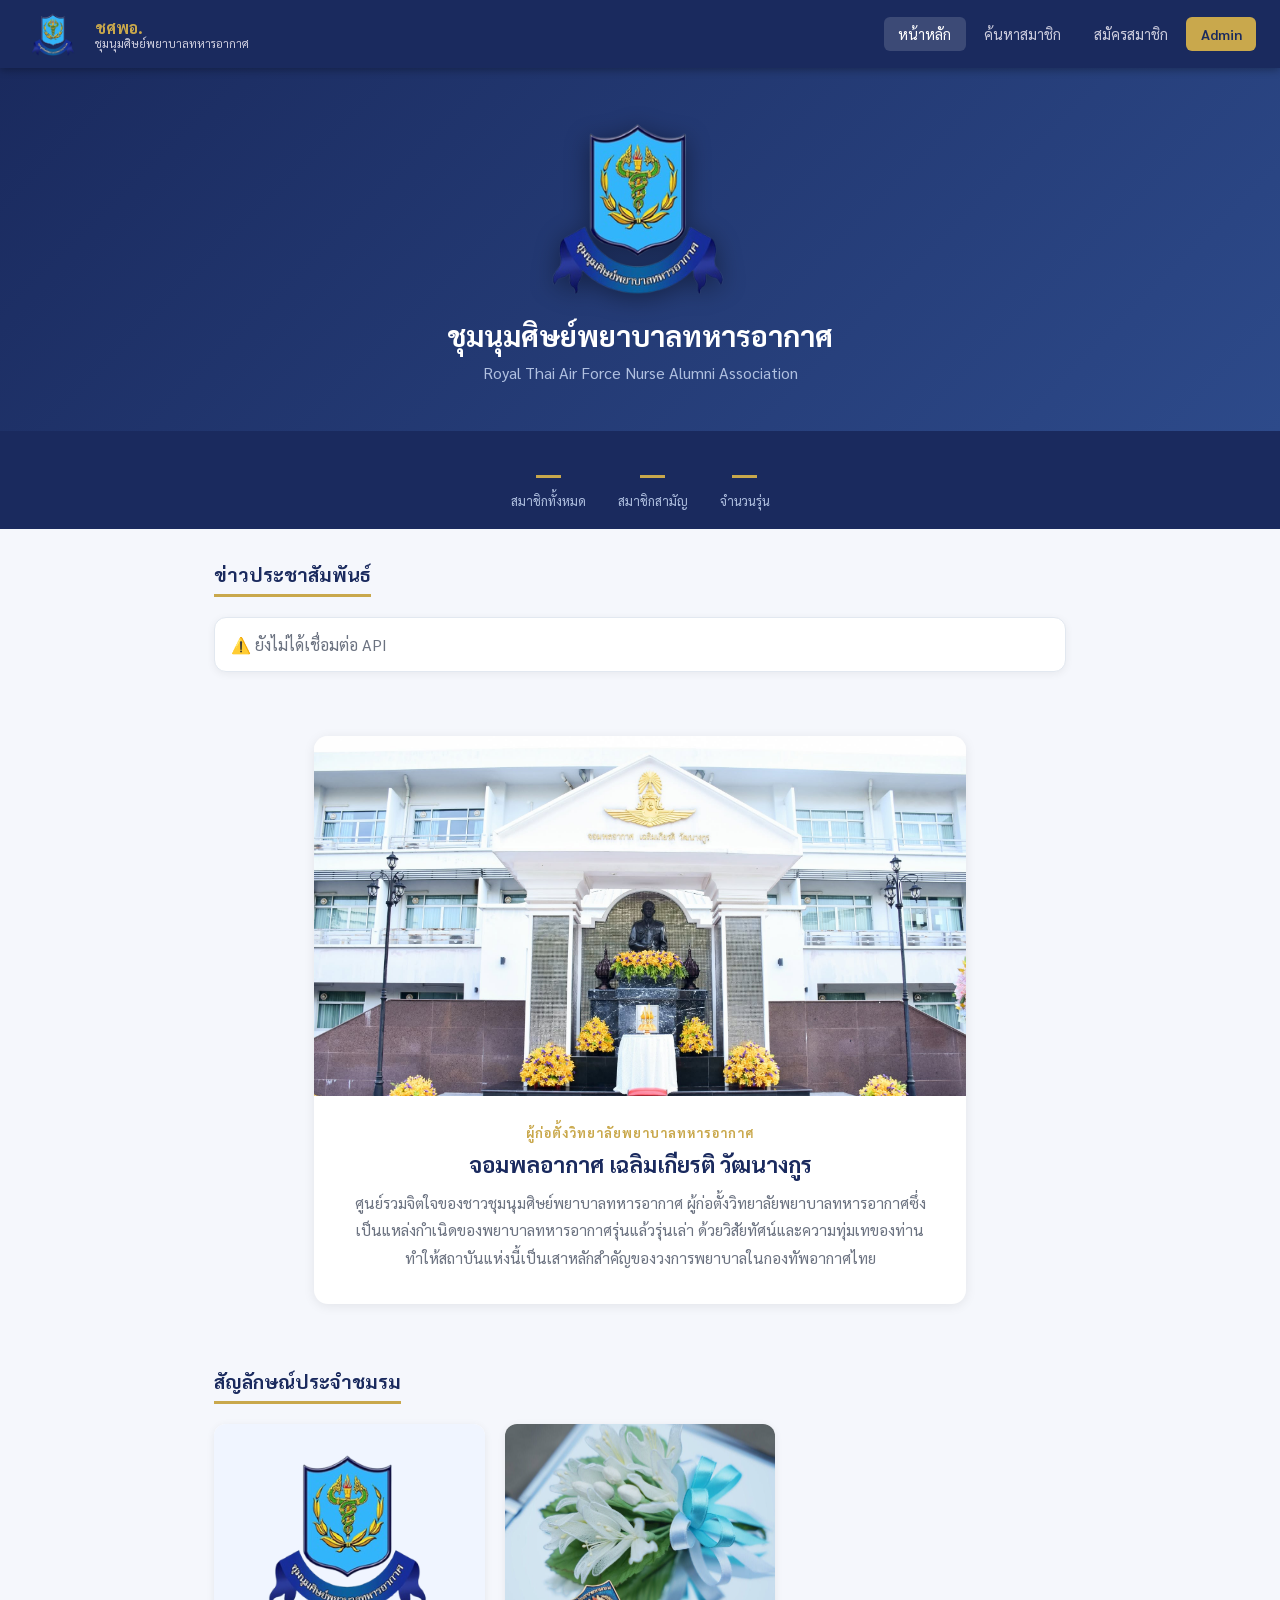
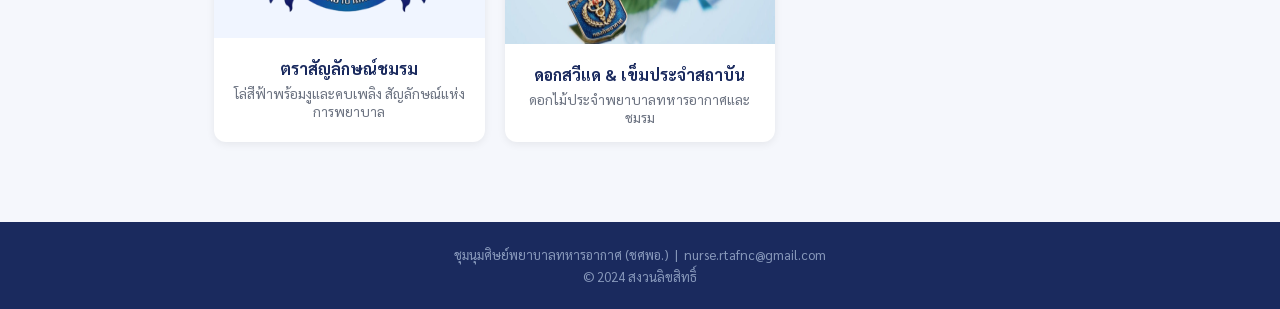
==== commit d1ce50a4: "feat: ข่าวทุกข่าวใน scroll box คลิกอ่านได้ผ่าน modal - รวม news ทั้งหมดเป็น compact row ใน scroll bo" ====
--- a/index.html
+++ b/index.html
@@ -42,13 +42,24 @@
 <!-- Section: ข่าวประชาสัมพันธ์ -->
 <div class="section" style="max-width:900px">
   <div class="section-title">ข่าวประชาสัมพันธ์</div>
-  <div id="news-top" style="display:flex;flex-direction:column;gap:0.75rem"></div>
-  <!-- ข่าวที่ 6+ ใน scroll box -->
-  <div id="news-more-wrap" style="display:none;margin-top:0.75rem;max-height:340px;overflow-y:auto;border:1px solid #e2e8f0;border-radius:10px;padding:0.5rem 0">
-    <div id="news-more" style="display:flex;flex-direction:column;gap:0"></div>
-  </div>
   <div id="news-loading" class="loading"><div class="spinner"></div></div>
   <p id="news-empty" style="display:none;color:var(--text-muted);padding:1rem">ยังไม่มีข่าวประชาสัมพันธ์</p>
+  <div id="news-scroll-wrap" style="display:none;max-height:420px;overflow-y:auto;border:1px solid #e2e8f0;border-radius:12px;background:#fff;box-shadow:0 2px 8px rgba(0,0,0,0.06)">
+    <div id="news-list"></div>
+  </div>
+</div>
+
+<!-- News Detail Modal -->
+<div id="news-detail-bg" style="display:none;position:fixed;inset:0;background:rgba(0,0,0,.5);z-index:999;align-items:center;justify-content:center">
+  <div id="news-detail-box" style="background:#fff;border-radius:16px;padding:1.75rem;width:min(95vw,580px);max-height:85vh;overflow-y:auto;box-shadow:0 8px 32px rgba(0,0,0,.25)">
+    <div id="nd-meta" style="font-size:0.78rem;color:var(--gold);font-weight:600;margin-bottom:0.5rem"></div>
+    <h2 id="nd-title" style="color:var(--navy);font-size:1.2rem;margin-bottom:0.75rem;line-height:1.5"></h2>
+    <p id="nd-summary" style="color:#475569;line-height:1.8;margin-bottom:0.75rem;font-size:0.95rem"></p>
+    <div id="nd-content" style="color:#334155;line-height:1.9;font-size:0.92rem;white-space:pre-wrap"></div>
+    <div style="margin-top:1.5rem;text-align:right">
+      <button onclick="closeDetail()" style="padding:8px 24px;background:var(--navy);color:#fff;border:none;border-radius:8px;cursor:pointer;font-family:inherit;font-weight:600;font-size:0.9rem">ปิด</button>
+    </div>
+  </div>
 </div>
 
 <!-- Section: ผู้ก่อตั้ง -->
@@ -94,61 +105,13 @@
 </footer>
 
 <style>
-.news-admin-bar{display:flex;gap:6px;margin-top:8px;flex-wrap:wrap}
-.news-admin-bar button{font-size:0.78rem;padding:3px 10px;border:none;border-radius:6px;cursor:pointer;font-family:inherit;font-weight:600;transition:opacity .15s}
-.btn-pin{background:#fef3c7;color:#92400e}.btn-pin.active{background:#f59e0b;color:#fff}
-.btn-up,.btn-down{background:#e0e7ff;color:#3730a3}
-.btn-edit{background:#d1fae5;color:#065f46}
-.btn-del{background:#fee2e2;color:#991b1b}
-.news-admin-bar button:hover{opacity:.8}
 .news-pinned-badge{display:inline-block;background:#f59e0b;color:#fff;font-size:0.7rem;font-weight:700;padding:1px 7px;border-radius:20px;margin-left:6px;vertical-align:middle}
-/* modal */
-#news-modal-bg{display:none;position:fixed;inset:0;background:rgba(0,0,0,.45);z-index:999;align-items:center;justify-content:center}
-#news-modal-bg.show{display:flex}
-#news-modal{background:#fff;border-radius:14px;padding:1.5rem;width:min(95vw,520px);max-height:90vh;overflow-y:auto;box-shadow:0 8px 32px rgba(0,0,0,.2)}
-#news-modal h3{color:var(--navy);margin-bottom:1rem}
-#news-modal label{display:block;font-size:0.85rem;color:#475569;margin-bottom:.25rem;margin-top:.75rem;font-weight:600}
-#news-modal input,#news-modal select,#news-modal textarea{width:100%;padding:8px 10px;border:1px solid #cbd5e1;border-radius:8px;font-family:inherit;font-size:0.9rem;box-sizing:border-box}
-#news-modal textarea{min-height:80px;resize:vertical}
-.modal-actions{display:flex;gap:8px;margin-top:1.25rem;justify-content:flex-end}
-.modal-actions button{padding:8px 20px;border:none;border-radius:8px;cursor:pointer;font-weight:600;font-family:inherit}
-.btn-save{background:var(--navy);color:#fff}.btn-cancel-modal{background:#e2e8f0;color:#334155}
 </style>
-
-<!-- Edit Modal -->
-<div id="news-modal-bg">
-  <div id="news-modal">
-    <h3 id="modal-title">แก้ไขข่าว</h3>
-    <input type="hidden" id="modal-id" />
-    <label>วันที่</label><input type="date" id="modal-date" />
-    <label>หมวดหมู่</label>
-    <select id="modal-cat">
-      <option>ประชาสัมพันธ์</option><option>กิจกรรม</option>
-      <option>สวัสดิการ</option><option>วิชาการ</option><option>ทั่วไป</option>
-    </select>
-    <label>หัวข้อข่าว</label><input type="text" id="modal-title-inp" />
-    <label>สรุปข่าว</label><textarea id="modal-summary"></textarea>
-    <label>เนื้อหาเต็ม (ไม่บังคับ)</label><textarea id="modal-content"></textarea>
-    <div class="modal-actions">
-      <button class="btn-cancel-modal" onclick="closeModal()">ยกเลิก</button>
-      <button class="btn-save" onclick="saveNews()">บันทึก</button>
-    </div>
-  </div>
-</div>
 
 <script src="js/config.js"></script>
 <script src="js/ui.js"></script>
 <script src="js/api.js"></script>
 <script>
-// --- ตรวจสอบ Admin ---
-function getAdminEmail() {
-  try {
-    const u = JSON.parse(sessionStorage.getItem('adminUser') || 'null');
-    if (u && CONFIG.ADMIN_EMAILS.includes(u.email)) return u.email;
-  } catch(e){}
-  return null;
-}
-
 // --- Stats ---
 async function loadStats() {
   try {
@@ -162,59 +125,30 @@
 // --- News ---
 let _newsCache = [];
 
-function newsCardHtml(n, isAdmin, idx, total) {
-  const pin = n.pinned
-    ? `<button class="btn-pin active" onclick="togglePin('${n.id}',false)" title="เลิกปักหมุด">📌 ปักหมุด</button>`
-    : `<button class="btn-pin" onclick="togglePin('${n.id}',true)" title="ปักหมุด">📌</button>`;
-  const upBtn  = idx > 0       ? `<button class="btn-up"   onclick="moveNews('${n.id}','up')">↑</button>` : '';
-  const downBtn= idx < total-1 ? `<button class="btn-down" onclick="moveNews('${n.id}','down')">↓</button>` : '';
-  const adminBar = isAdmin ? `<div class="news-admin-bar">
-    ${pin}${upBtn}${downBtn}
-    <button class="btn-edit" onclick="openEdit('${n.id}')">✏️ แก้ไข</button>
-    <button class="btn-del"  onclick="delNews('${n.id}')">🗑️ ลบ</button>
-  </div>` : '';
-  return `<div class="news-card" id="nc-${n.id}">
-    <div class="news-card-header">
-      ${escHtml(formatDate(n.date))} &nbsp;|&nbsp; ${escHtml(n.category || 'ทั่วไป')}
-      ${n.pinned ? '<span class="news-pinned-badge">📌 ปักหมุด</span>' : ''}
+function newsRowHtml(n, idx) {
+  return `<div onclick="openDetail(${idx})" style="padding:0.85rem 1.1rem;border-bottom:1px solid #f0f4f8;cursor:pointer;transition:background .15s" onmouseover="this.style.background='#f8faff'" onmouseout="this.style.background=''">
+    <div style="font-size:0.75rem;color:var(--gold);font-weight:600;margin-bottom:.25rem">
+      ${escHtml(formatDate(n.date))} &nbsp;|&nbsp; ${escHtml(n.category||'ทั่วไป')}
+      ${n.pinned?'<span class="news-pinned-badge">📌 ปักหมุด</span>':''}
     </div>
-    <div class="news-card-body"><h3>${escHtml(n.title)}</h3><p>${escHtml(n.summary)}</p></div>
-    ${adminBar}
+    <div style="font-weight:600;color:var(--navy);font-size:.95rem;margin-bottom:.2rem">${escHtml(n.title)}</div>
+    <div style="color:var(--text-muted);font-size:.83rem;white-space:nowrap;overflow:hidden;text-overflow:ellipsis">${escHtml(n.summary)}</div>
   </div>`;
 }
 
 function renderNews(news) {
-  const isAdmin = !!getAdminEmail();
-  const loading = document.getElementById('news-loading');
-  const empty   = document.getElementById('news-empty');
-  const topEl   = document.getElementById('news-top');
-  const moreWrap= document.getElementById('news-more-wrap');
-  const moreEl  = document.getElementById('news-more');
+  const loading   = document.getElementById('news-loading');
+  const empty     = document.getElementById('news-empty');
+  const wrap      = document.getElementById('news-scroll-wrap');
+  const listEl    = document.getElementById('news-list');
 
   loading.style.display = 'none';
-  empty.style.display = '';
-  topEl.innerHTML = '';
-  moreWrap.style.display = 'none';
-  moreEl.innerHTML = '';
 
-  if (!news || news.length === 0) { empty.style.display = ''; return; }
+  if (!news || news.length === 0) { empty.style.display = ''; wrap.style.display = 'none'; return; }
   empty.style.display = 'none';
 
-  const top5 = news.slice(0, 5);
-  const rest  = news.slice(5);
-  topEl.innerHTML = top5.map((n, i) => newsCardHtml(n, isAdmin, i, news.length)).join('');
-  if (rest.length > 0) {
-    moreEl.innerHTML = rest.map((n, i) => {
-      const idx = i + 5;
-      if (isAdmin) return newsCardHtml(n, true, idx, news.length);
-      return `<div style="padding:0.75rem 1rem;border-bottom:1px solid #f0f4f8">
-        <div style="font-size:0.75rem;color:var(--gold);font-weight:600;margin-bottom:.2rem">${escHtml(formatDate(n.date))} | ${escHtml(n.category||'ทั่วไป')}${n.pinned?'<span class="news-pinned-badge">📌</span>':''}</div>
-        <div style="font-weight:600;color:var(--navy);font-size:.9rem">${escHtml(n.title)}</div>
-        <div style="color:var(--text-muted);font-size:.82rem;margin-top:.2rem">${escHtml(n.summary)}</div>
-      </div>`;
-    }).join('');
-    moreWrap.style.display = '';
-  }
+  listEl.innerHTML = news.map((n, i) => newsRowHtml(n, i)).join('');
+  wrap.style.display = '';
 }
 
 async function loadNews() {
@@ -224,66 +158,33 @@
     renderNews(_newsCache);
   } catch(e) {
     document.getElementById('news-loading').style.display = 'none';
-    document.getElementById('news-top').innerHTML =
-      '<p style="color:var(--text-muted);padding:.5rem">⚠️ ยังไม่ได้เชื่อมต่อ API</p>';
+    document.getElementById('news-list').innerHTML =
+      '<p style="color:var(--text-muted);padding:1rem">⚠️ ยังไม่ได้เชื่อมต่อ API</p>';
+    document.getElementById('news-scroll-wrap').style.display = '';
   }
 }
 
-// --- Admin Actions ---
-async function togglePin(id, pinned) {
-  const email = getAdminEmail(); if (!email) return;
-  await apiPost({ action: 'pinNews', id, pinned, email });
-  await loadNews();
+// --- News Detail Modal ---
+function openDetail(idx) {
+  const n = _newsCache[idx];
+  if (!n) return;
+  document.getElementById('nd-meta').textContent = `${formatDate(n.date)}  |  ${n.category||'ทั่วไป'}`;
+  document.getElementById('nd-title').textContent = n.title || '';
+  document.getElementById('nd-summary').textContent = n.summary || '';
+  const contentEl = document.getElementById('nd-content');
+  contentEl.textContent = n.content || '';
+  contentEl.style.display = n.content ? '' : 'none';
+  const bg = document.getElementById('news-detail-bg');
+  bg.style.display = 'flex';
 }
 
-async function moveNews(id, direction) {
-  const email = getAdminEmail(); if (!email) return;
-  await apiPost({ action: 'reorderNews', id, direction, email });
-  await loadNews();
+function closeDetail() {
+  document.getElementById('news-detail-bg').style.display = 'none';
 }
 
-async function delNews(id) {
-  if (!confirm('ลบข่าวนี้?')) return;
-  const email = getAdminEmail(); if (!email) return;
-  await apiPost({ action: 'deleteNews', id, email });
-  await loadNews();
-}
-
-// --- Edit Modal ---
-function openEdit(id) {
-  const n = _newsCache.find(x => x.id === id);
-  if (!n) return;
-  document.getElementById('modal-id').value = n.id;
-  document.getElementById('modal-date').value = n.date || '';
-  document.getElementById('modal-cat').value = n.category || 'ทั่วไป';
-  document.getElementById('modal-title-inp').value = n.title || '';
-  document.getElementById('modal-summary').value = n.summary || '';
-  document.getElementById('modal-content').value = n.content || '';
-  document.getElementById('modal-title').textContent = 'แก้ไขข่าว';
-  document.getElementById('news-modal-bg').classList.add('show');
-}
-
-function closeModal() {
-  document.getElementById('news-modal-bg').classList.remove('show');
-}
-
-document.getElementById('news-modal-bg').addEventListener('click', function(e) {
-  if (e.target === this) closeModal();
+document.getElementById('news-detail-bg').addEventListener('click', function(e) {
+  if (e.target === this) closeDetail();
 });
-
-async function saveNews() {
-  const email = getAdminEmail(); if (!email) return;
-  const id      = document.getElementById('modal-id').value;
-  const date    = document.getElementById('modal-date').value;
-  const category= document.getElementById('modal-cat').value;
-  const title   = document.getElementById('modal-title-inp').value.trim();
-  const summary = document.getElementById('modal-summary').value.trim();
-  const content = document.getElementById('modal-content').value.trim();
-  if (!title) { alert('กรุณาใส่หัวข้อข่าว'); return; }
-  await apiPost({ action: 'updateNews', id, date, category, title, summary, content, email });
-  closeModal();
-  await loadNews();
-}
 
 loadStats();
 loadNews();
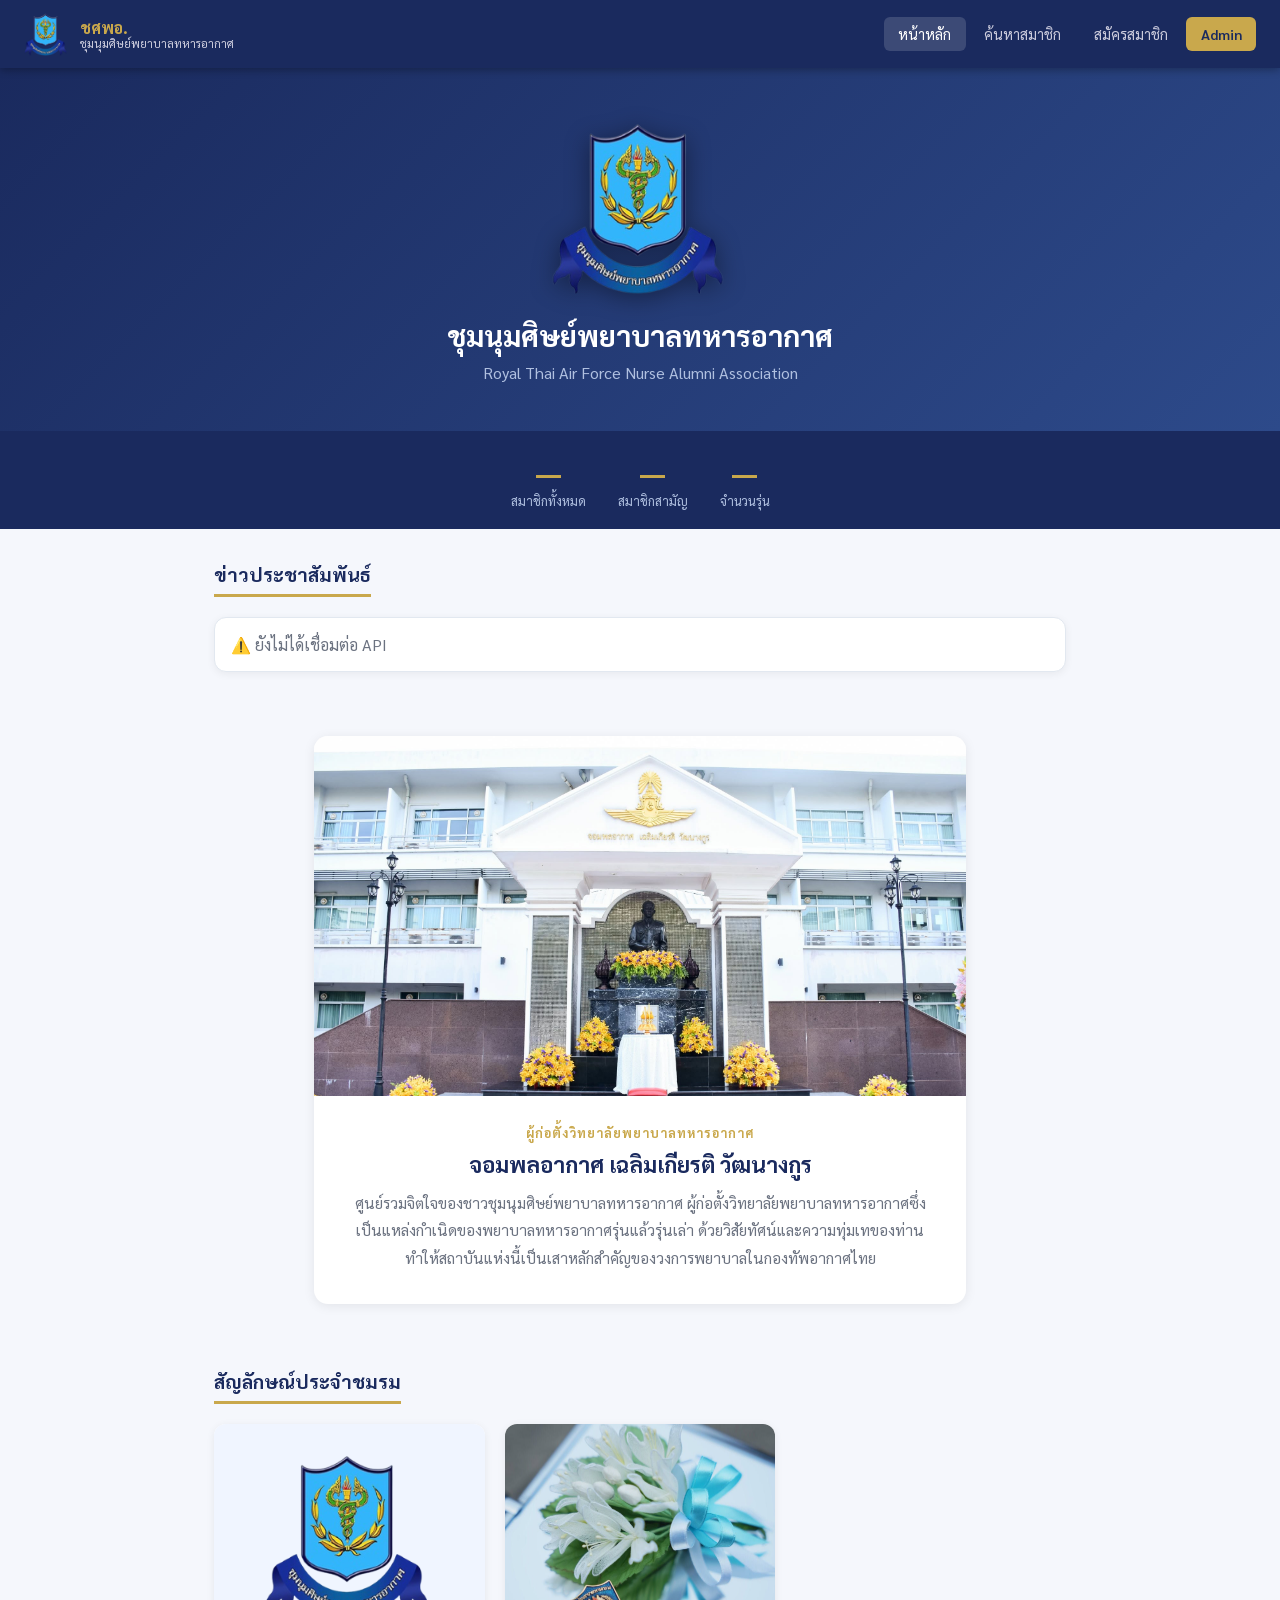
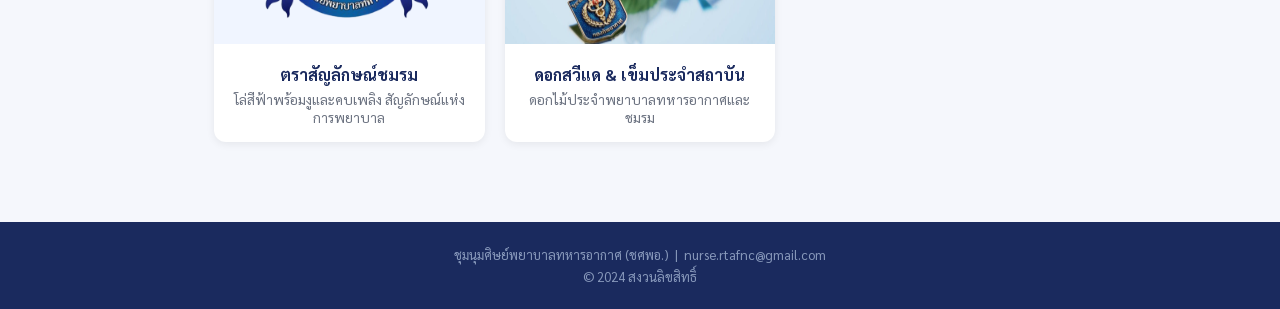
==== commit 0fcc3646: "fix: export by filter query, add favicon and social sharing preview meta tags" ====
--- a/index.html
+++ b/index.html
@@ -5,6 +5,21 @@
   <meta name="viewport" content="width=device-width, initial-scale=1.0" />
   <title>ชุมนุมศิษย์พยาบาลทหารอากาศ (ชศพอ.)</title>
   <link rel="icon" href="images/logo.png" type="image/png" />
+  <link rel="apple-touch-icon" href="images/logo.png" />
+  
+  <!-- Open Graph / Facebook -->
+  <meta property="og:type" content="website" />
+  <meta property="og:url" content="https://rtaf-nurse.netlify.app/index.html" />
+  <meta property="og:title" content="ชุมนุมศิษย์พยาบาลทหารอากาศ (ชศพอ.)" />
+  <meta property="og:description" content="ระบบจัดการสมาชิก ชุมนุมศิษย์พยาบาลทหารอากาศ (ชศพอ.)" />
+  <meta property="og:image" content="https://rtaf-nurse.netlify.app/images/logo.png" />
+
+  <!-- Twitter -->
+  <meta property="twitter:card" content="summary_large_image" />
+  <meta property="twitter:url" content="https://rtaf-nurse.netlify.app/index.html" />
+  <meta property="twitter:title" content="ชุมนุมศิษย์พยาบาลทหารอากาศ (ชศพอ.)" />
+  <meta property="twitter:description" content="ระบบจัดการสมาชิก ชุมนุมศิษย์พยาบาลทหารอากาศ (ชศพอ.)" />
+  <meta property="twitter:image" content="https://rtaf-nurse.netlify.app/images/logo.png" />
   <link rel="preconnect" href="https://fonts.googleapis.com" />
   <link href="https://fonts.googleapis.com/css2?family=Sarabun:wght@400;600;700&display=swap" rel="stylesheet" />
   <link rel="stylesheet" href="css/style.css" />
@@ -111,83 +126,6 @@
 <script src="js/config.js"></script>
 <script src="js/ui.js"></script>
 <script src="js/api.js"></script>
-<script>
-// --- Stats ---
-async function loadStats() {
-  try {
-    const data = await API.getStats();
-    document.getElementById('stat-total').textContent = (data.total || 0).toLocaleString();
-    document.getElementById('stat-active').textContent = (data.active || 0).toLocaleString();
-    document.getElementById('stat-gen').textContent = (data.generations || 0).toLocaleString();
-  } catch(e) {}
-}
-
-// --- News ---
-let _newsCache = [];
-
-function newsRowHtml(n, idx) {
-  return `<div onclick="openDetail(${idx})" style="padding:0.85rem 1.1rem;border-bottom:1px solid #f0f4f8;cursor:pointer;transition:background .15s" onmouseover="this.style.background='#f8faff'" onmouseout="this.style.background=''">
-    <div style="font-size:0.75rem;color:var(--gold);font-weight:600;margin-bottom:.25rem">
-      ${escHtml(formatDate(n.date))} &nbsp;|&nbsp; ${escHtml(n.category||'ทั่วไป')}
-      ${n.pinned?'<span class="news-pinned-badge">📌 ปักหมุด</span>':''}
-    </div>
-    <div style="font-weight:600;color:var(--navy);font-size:.95rem;margin-bottom:.2rem">${escHtml(n.title)}</div>
-    <div style="color:var(--text-muted);font-size:.83rem;white-space:nowrap;overflow:hidden;text-overflow:ellipsis">${escHtml(n.summary)}</div>
-  </div>`;
-}
-
-function renderNews(news) {
-  const loading   = document.getElementById('news-loading');
-  const empty     = document.getElementById('news-empty');
-  const wrap      = document.getElementById('news-scroll-wrap');
-  const listEl    = document.getElementById('news-list');
-
-  loading.style.display = 'none';
-
-  if (!news || news.length === 0) { empty.style.display = ''; wrap.style.display = 'none'; return; }
-  empty.style.display = 'none';
-
-  listEl.innerHTML = news.map((n, i) => newsRowHtml(n, i)).join('');
-  wrap.style.display = '';
-}
-
-async function loadNews() {
-  try {
-    const data = await API.getNews();
-    _newsCache = data.news || [];
-    renderNews(_newsCache);
-  } catch(e) {
-    document.getElementById('news-loading').style.display = 'none';
-    document.getElementById('news-list').innerHTML =
-      '<p style="color:var(--text-muted);padding:1rem">⚠️ ยังไม่ได้เชื่อมต่อ API</p>';
-    document.getElementById('news-scroll-wrap').style.display = '';
-  }
-}
-
-// --- News Detail Modal ---
-function openDetail(idx) {
-  const n = _newsCache[idx];
-  if (!n) return;
-  document.getElementById('nd-meta').textContent = `${formatDate(n.date)}  |  ${n.category||'ทั่วไป'}`;
-  document.getElementById('nd-title').textContent = n.title || '';
-  document.getElementById('nd-summary').textContent = n.summary || '';
-  const contentEl = document.getElementById('nd-content');
-  contentEl.textContent = n.content || '';
-  contentEl.style.display = n.content ? '' : 'none';
-  const bg = document.getElementById('news-detail-bg');
-  bg.style.display = 'flex';
-}
-
-function closeDetail() {
-  document.getElementById('news-detail-bg').style.display = 'none';
-}
-
-document.getElementById('news-detail-bg').addEventListener('click', function(e) {
-  if (e.target === this) closeDetail();
-});
-
-loadStats();
-loadNews();
-</script>
+<script src="js/home.js"></script>
 </body>
 </html>
